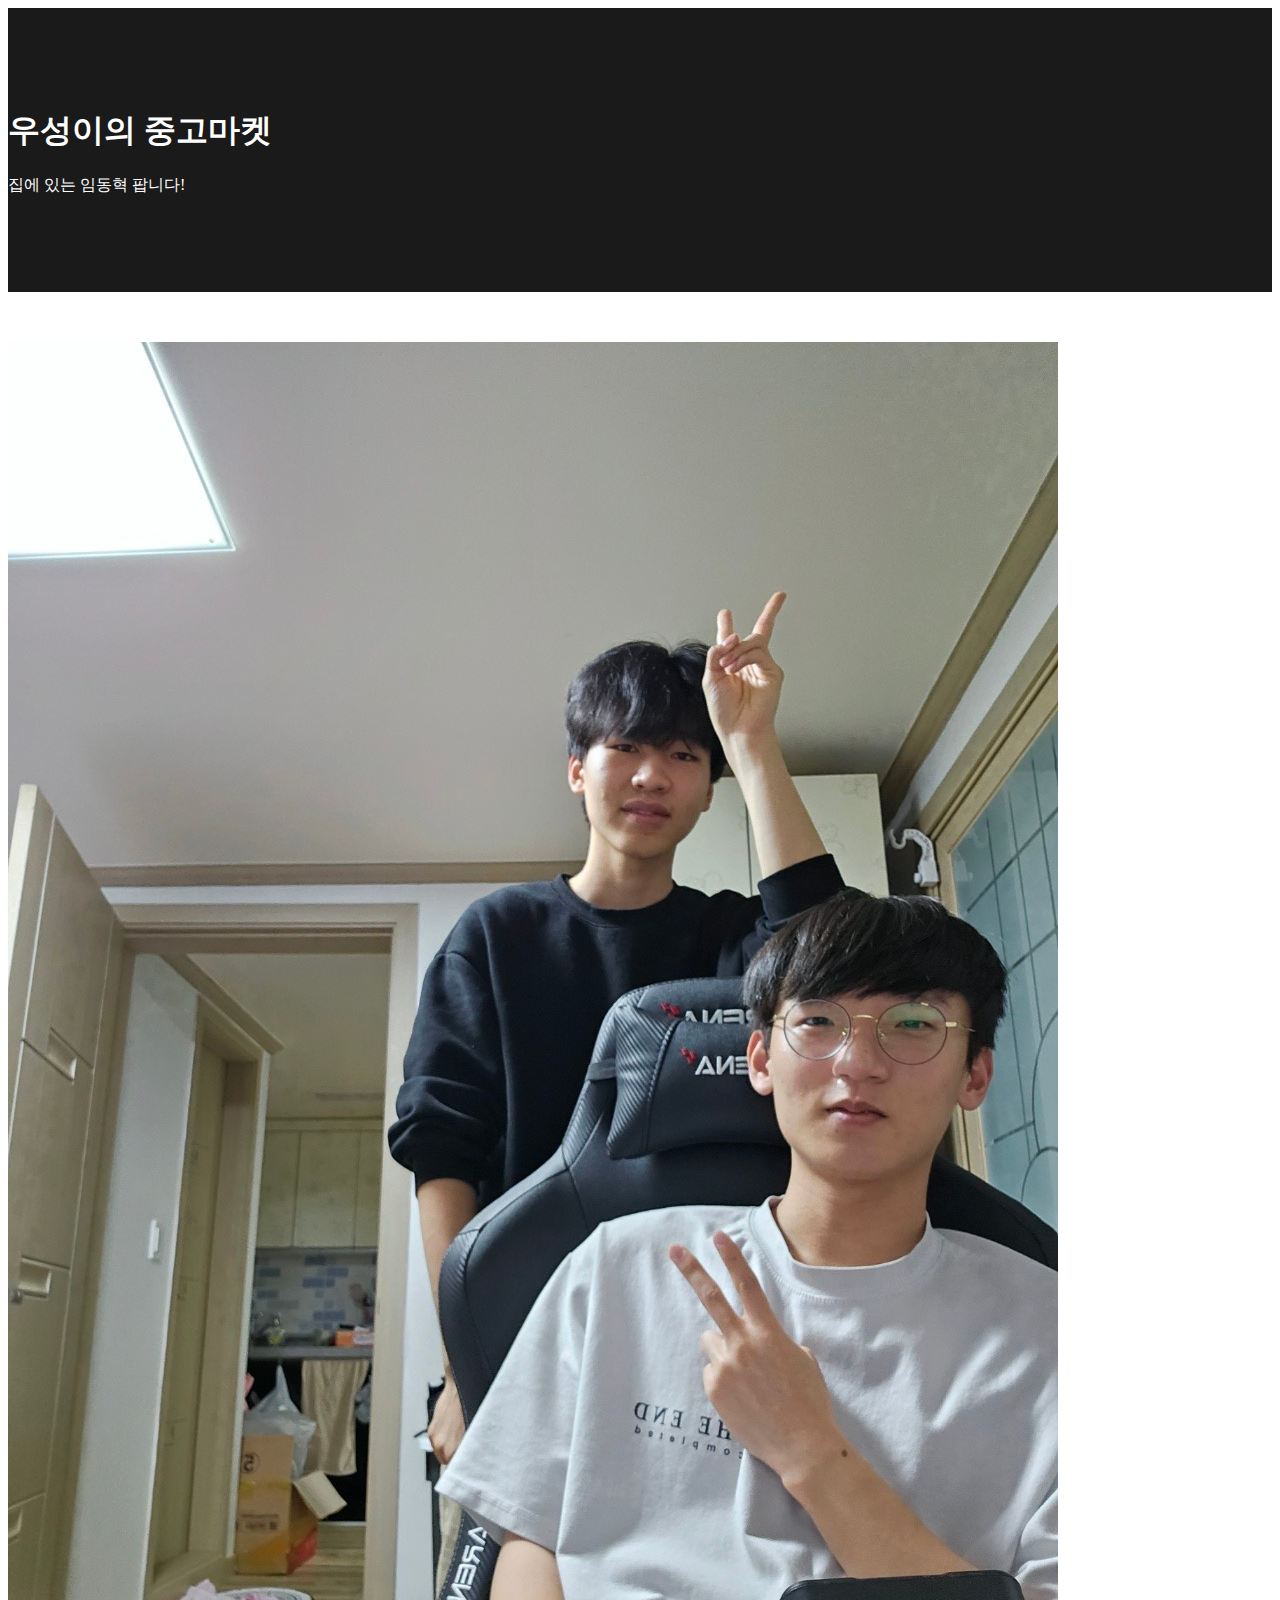
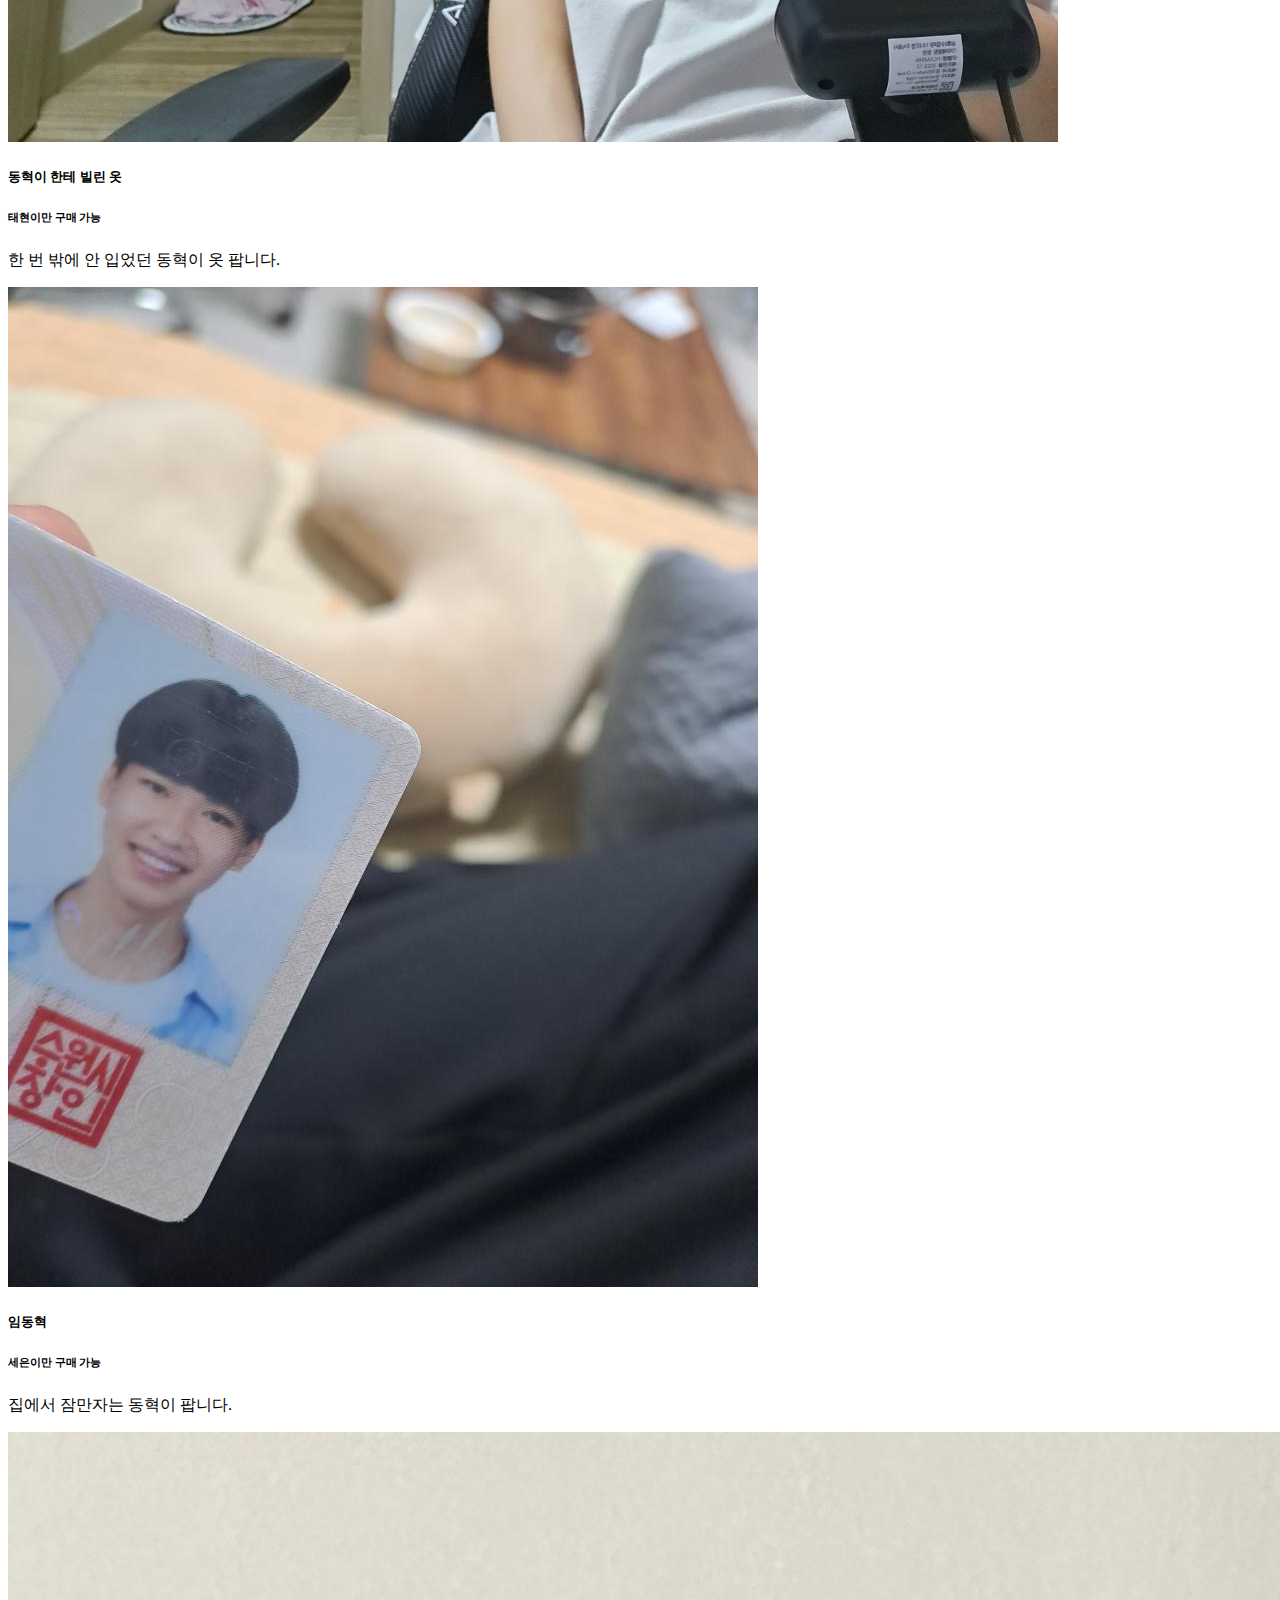
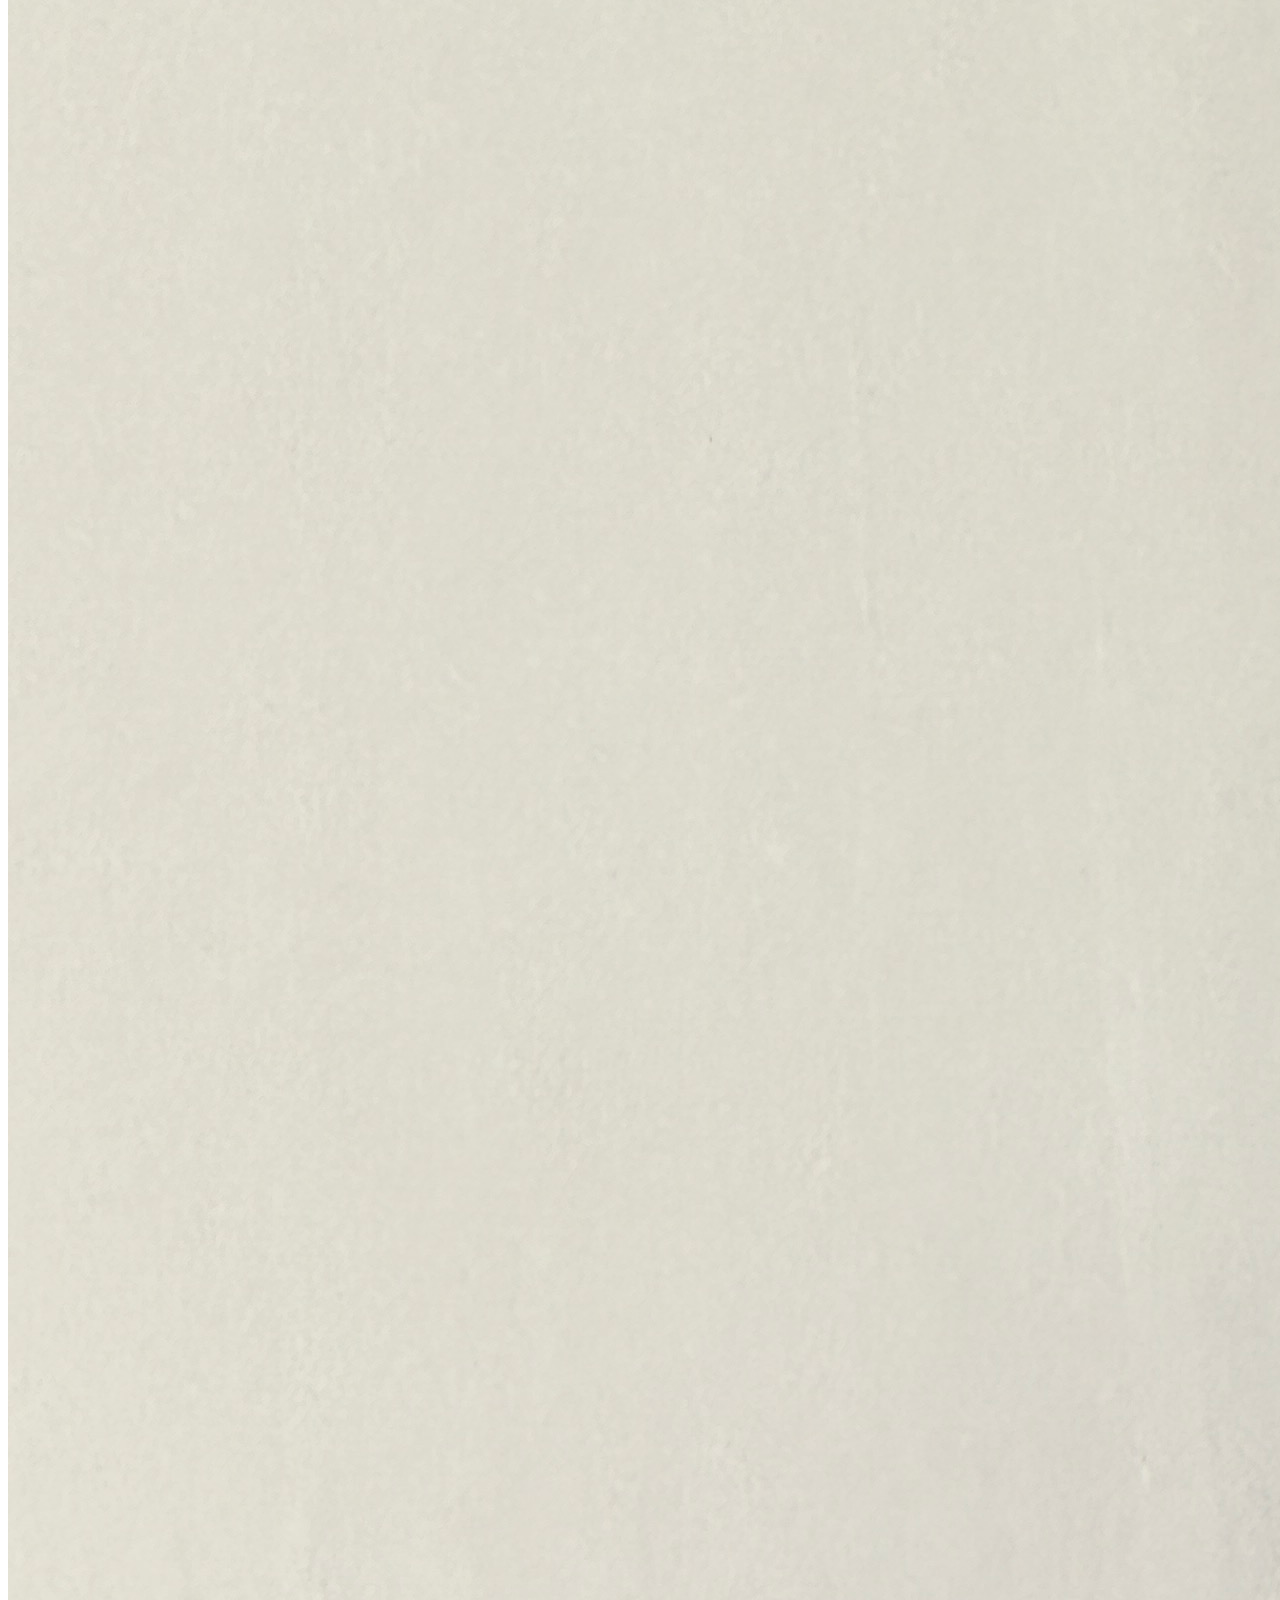
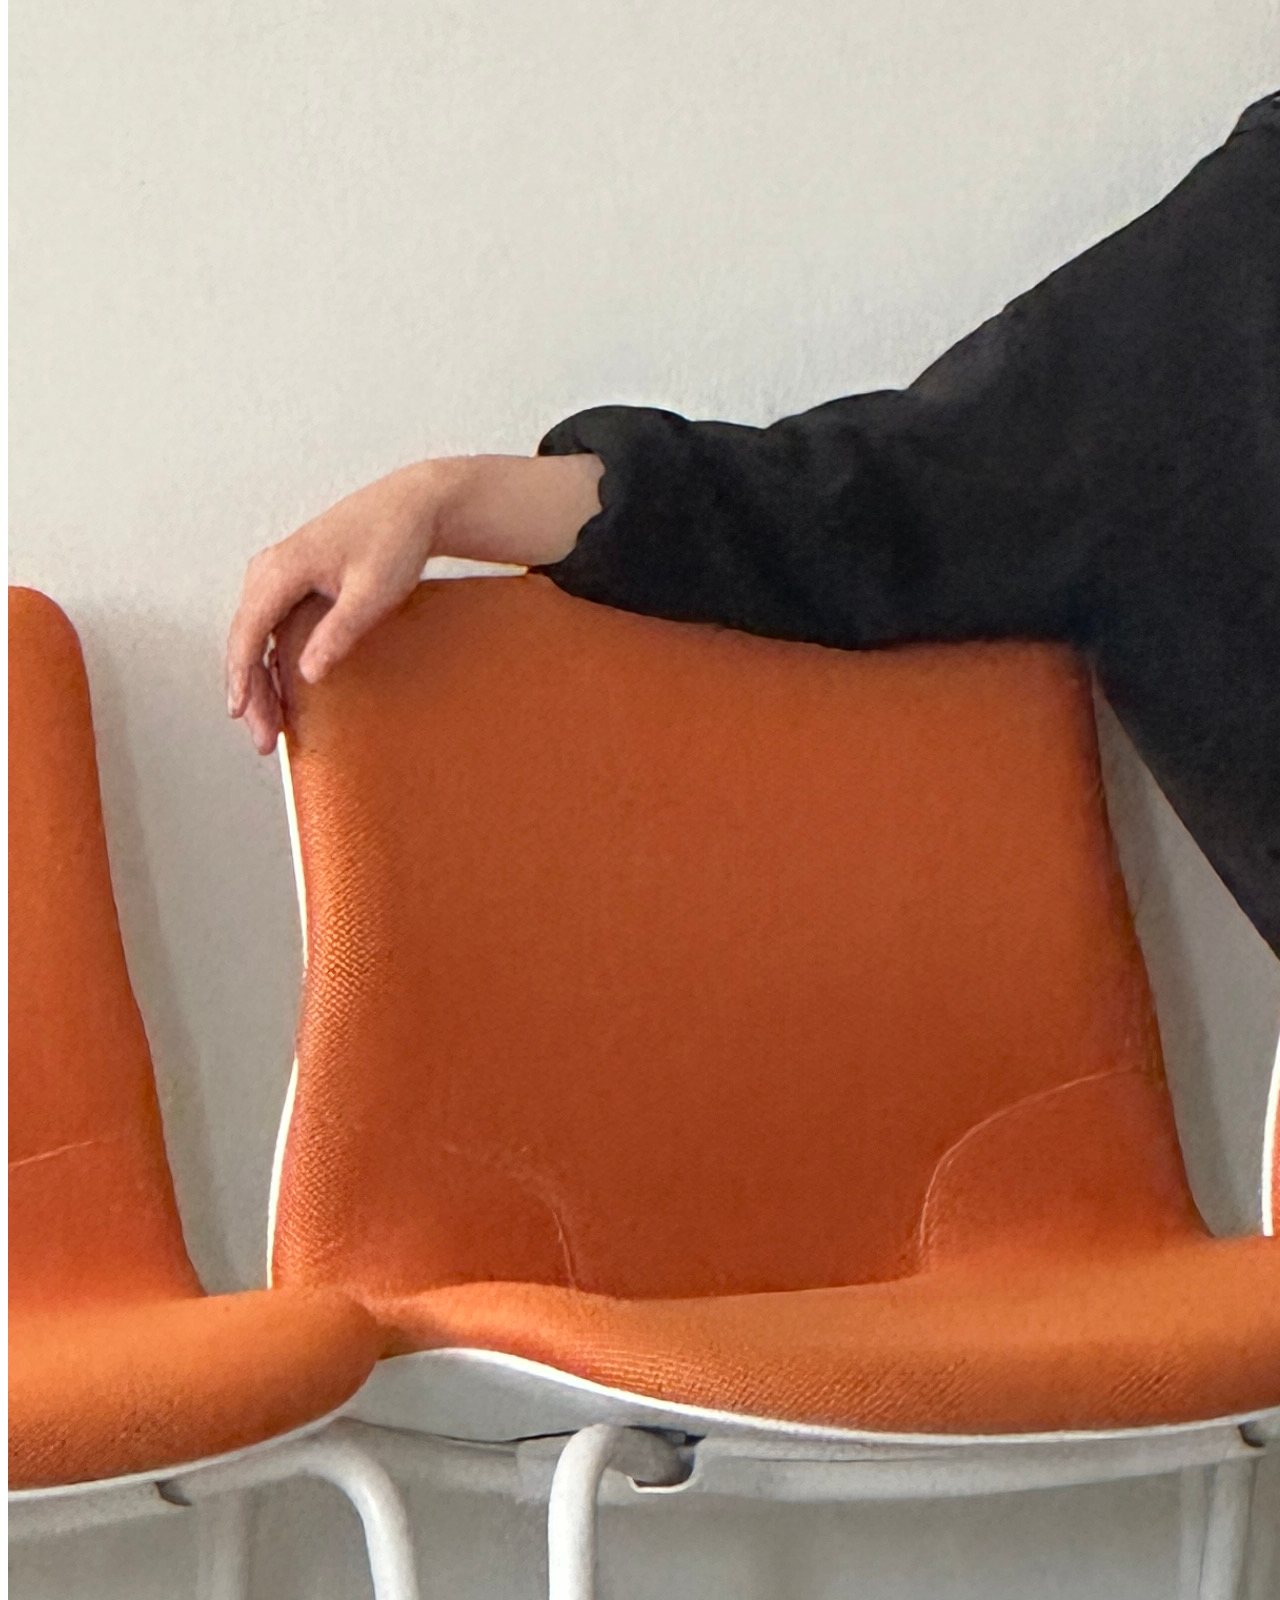
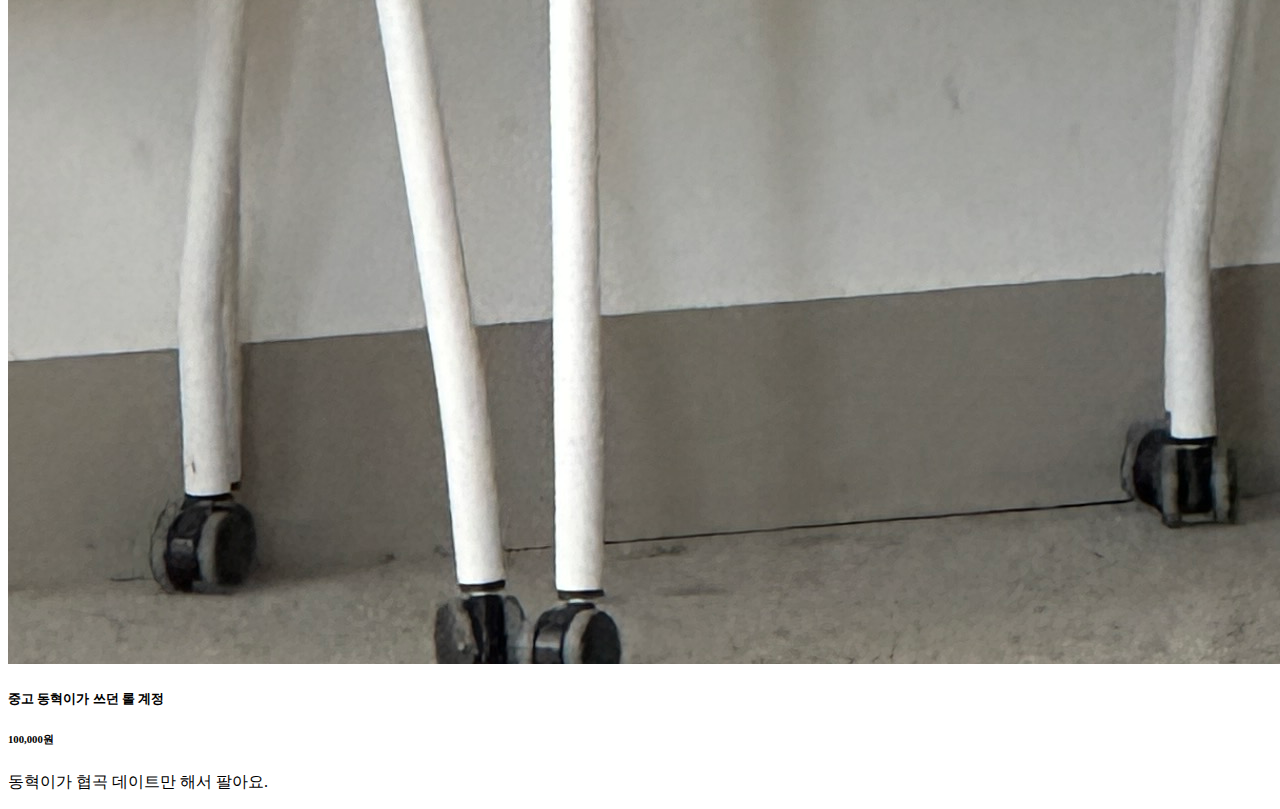
==== index.html @ a51f04b0 "Add files via upload" ====
<!doctype html>
<html lang="en">

<head>
    <meta charset="utf-8">
    <meta name="viewport" content="width=device-width, initial-scale=1">
    <title>나만의 중고마켓</title>
    <link rel="stylesheet" href="https://s3.ap-northeast-2.amazonaws.com/materials.spartacodingclub.kr/easygpt/default.css">
    <link href="https://cdn.jsdelivr.net/npm/bootstrap@5.2.3/dist/css/bootstrap.min.css" rel="stylesheet"
        integrity="sha384-rbsA2VBKQhggwzxH7pPCaAqO46MgnOM80zW1RWuH61DGLwZJEdK2Kadq2F9CUG65" crossorigin="anonymous">
    <script src="https://cdn.jsdelivr.net/npm/bootstrap@5.2.3/dist/js/bootstrap.bundle.min.js"
        integrity="sha384-kenU1KFdBIe4zVF0s0G1M5b4hcpxyD9F7jL+jjXkk+Q2h455rYXK/7HAuoJl+0I4"
        crossorigin="anonymous"></script>
    <style>
        /* 꾸미기 */
        .hero {
            background-color: #1a1a1a;
            color: white;
            padding: 5rem 0;
        }
    
        .card {
            transition: transform 0.2s ease-in-out;
        }
    
        .card:hover {      transform: scale(1.05);
        }
    </style>
    </head>

<body>
    <!-- 뼈대 잡기 -->
    <div class="hero text-center" style="margin-bottom: 50px;">
        <h1>우성이의 중고마켓</h1>
        <p class="lead">집에 있는 임동혁 팝니다!</p>
    </div>
    <!-- 여기 -->
    <div class="row row-cols-1 row-cols-md-3 g-4">
        <div class="col">
          <div class="card h-100">
            <a href="https://never.com" target="_blank"><img src="IMG_1730.JPG" class="card-img-top" alt="동혁이 옷"></a>
            <div class="card-body">
              <h5 class="card-title">동혁이 한테 빌린 옷</h5>
              <h6 class="card-subtitle mb-2 text-muted">태현이만 구매 가능</h6>
              <p class="card-text">한 번 밖에 안 입었던 동혁이 옷 팝니다.</p>
            </div>
          </div>
        </div>
        <div class="col">
          <div class="card h-100">
            <a href="https://never.com" target="_blank"><img src="8226FC3C-973E-4543-BC7B-907F51AD22E1.JPG" class="card-img-top" alt="중고 전기밥솥"></a>
            <div class="card-body">
              <h5 class="card-title">임동혁</h5>
              <h6 class="card-subtitle mb-2 text-muted">세은이만 구매 가능</h6>
            <p class="card-text">집에서 잠만자는 동혁이 팝니다.</p>
            </div>
            </div>
            </div>
            <div class="col">
                <div class="card h-100">
                    <a href="https://never.com" target="_blank"><img src="IMG_2738.JPG"
                            class="card-img-top" alt="중고 컴퓨터"></a>
                    <div class="card-body">
                        <h5 class="card-title">중고 동혁이가 쓰던 롤 계정</h5>
                        <h6 class="card-subtitle mb-2 text-muted">100,000원</h6>
                        <p class="card-text">동혁이가 협곡 데이트만 해서 팔아요.</p>
            
                    </div>
                </div>
            </div>
            </div>
            </div>
            </body>
            
            </html>
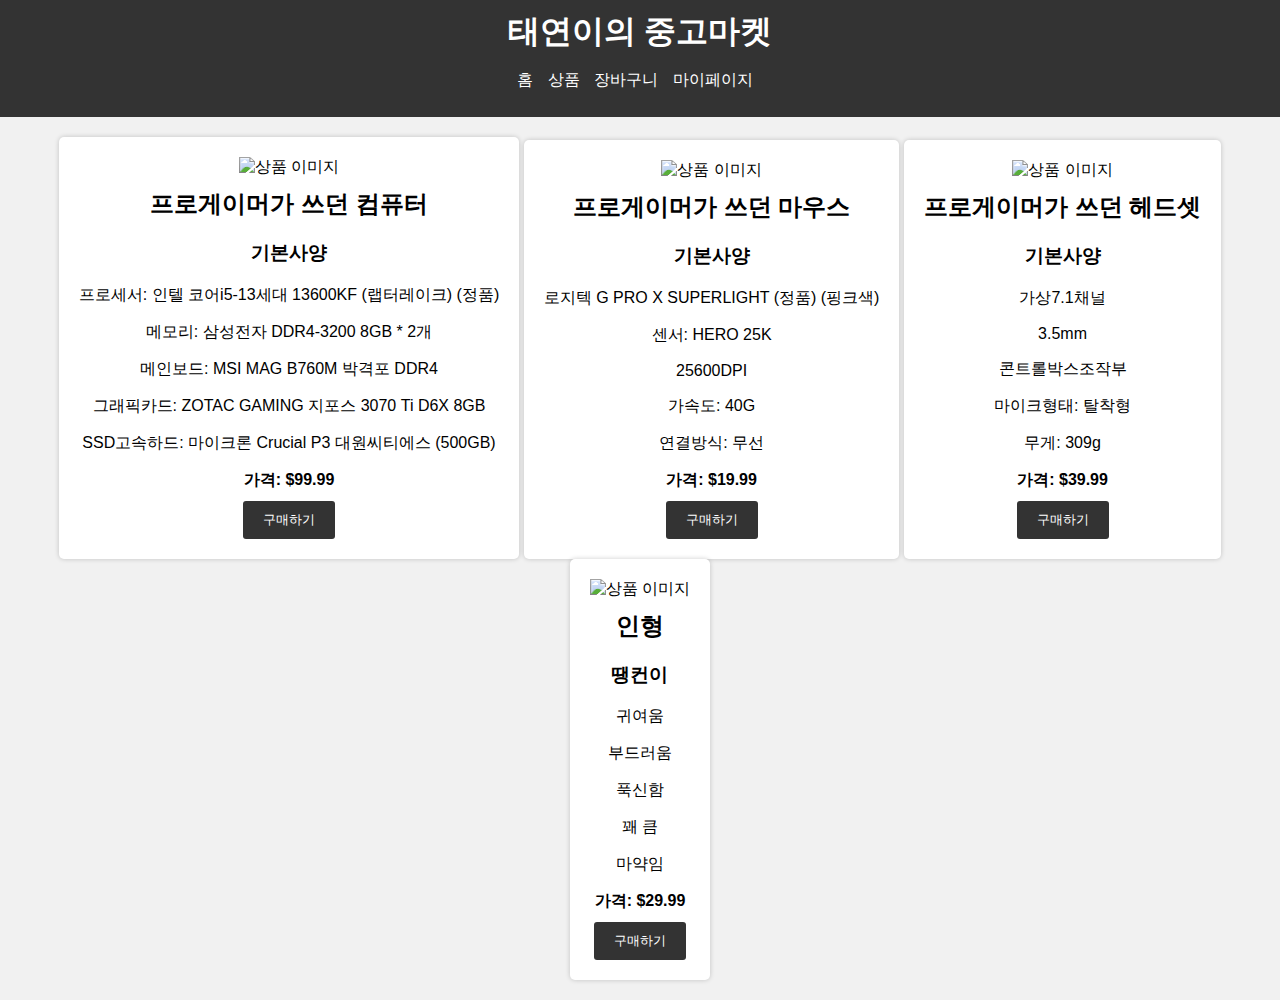
==== commit 437bfe67: "Add files via upload" ====
--- a/index.html
+++ b/index.html
@@ -1,75 +1,74 @@
-<!doctype html>
-<html lang="en">
+<!DOCTYPE html>
+<html>
+<head>
+  <title>판매 페이지</title>
+  <link rel="stylesheet" type="text/css" href="styles.css">
+</head>
+<body>
+  <header>
+    <h1>태연이의 중고마켓</h1>
+    <nav>
+      <ul>
+        <li><a href="#">홈</a></li>
+        <li><a href="#">상품</a></li>
+        <li><a href="#">장바구니</a></li>
+        <li><a href="#">마이페이지</a></li>
+      </ul>
+    </nav>
+  </header>
 
-<head>
-    <meta charset="utf-8">
-    <meta name="viewport" content="width=device-width, initial-scale=1">
-    <title>나만의 중고마켓</title>
-    <link rel="stylesheet" href="https://s3.ap-northeast-2.amazonaws.com/materials.spartacodingclub.kr/easygpt/default.css">
-    <link href="https://cdn.jsdelivr.net/npm/bootstrap@5.2.3/dist/css/bootstrap.min.css" rel="stylesheet"
-        integrity="sha384-rbsA2VBKQhggwzxH7pPCaAqO46MgnOM80zW1RWuH61DGLwZJEdK2Kadq2F9CUG65" crossorigin="anonymous">
-    <script src="https://cdn.jsdelivr.net/npm/bootstrap@5.2.3/dist/js/bootstrap.bundle.min.js"
-        integrity="sha384-kenU1KFdBIe4zVF0s0G1M5b4hcpxyD9F7jL+jjXkk+Q2h455rYXK/7HAuoJl+0I4"
-        crossorigin="anonymous"></script>
-    <style>
-        /* 꾸미기 */
-        .hero {
-            background-color: #1a1a1a;
-            color: white;
-            padding: 5rem 0;
-        }
+  <main>
+    <div class="product">
+      <img src="정태연 중고마켓 컴퓨터.JPG" alt="상품 이미지">
+      <h2>프로게이머가 쓰던 컴퓨터</h2>
+      <h3>기본사양</h3>
+      <p>프로세서: 인텔 코어i5-13세대 13600KF (랩터레이크) (정품)</p>
+      <p>메모리: 삼성전자 DDR4-3200 8GB * 2개</p>
+      <p>메인보드: MSI MAG B760M 박격포 DDR4 </p>
+      <p>그래픽카드: ZOTAC GAMING 지포스 3070 Ti D6X 8GB</p>
+      <p>SSD고속하드: 마이크론 Crucial P3 대원씨티에스 (500GB)</p>
+      <p class="price">가격: $99.99</p>
+      <button>구매하기</button>
+    </div>
     
-        .card {
-            transition: transform 0.2s ease-in-out;
-        }
+    <div class="product">
+      <img src="정태연 중고마켓 마우스.JPG" alt="상품 이미지">
+      <h2>프로게이머가 쓰던 마우스</h2>
+      <h3>기본사양</h3>
+      <p>로지텍 G PRO X SUPERLIGHT (정품) (핑크색)</p>
+      <p>센서: HERO 25K</p>
+      <P>25600DPI</P>
+      <P>가속도: 40G</P>
+      <p>연결방식: 무선</p>
+      <p class="price">가격: $19.99</p>
+      <button>구매하기</button>
+    </div>
     
-        .card:hover {      transform: scale(1.05);
-        }
-    </style>
-    </head>
+    <div class="product">
+      <img src="태연이의 중고마켓 헤드셋.JPG" alt="상품 이미지">
+      <h2>프로게이머가 쓰던 헤드셋</h2>
+      <h3>기본사양</h3>
+      <p>가상7.1채널</p>
+      <p>3.5mm</p>
+      <p>콘트롤박스조작부</p>
+      <p>마이크형태: 탈착형</p>
+      <p>무게: 309g</p>
+      <p class="price">가격: $39.99</p>
+      <button>구매하기</button>
+    </div>
 
-<body>
-    <!-- 뼈대 잡기 -->
-    <div class="hero text-center" style="margin-bottom: 50px;">
-        <h1>우성이의 중고마켓</h1>
-        <p class="lead">집에 있는 임동혁 팝니다!</p>
-    </div>
-    <!-- 여기 -->
-    <div class="row row-cols-1 row-cols-md-3 g-4">
-        <div class="col">
-          <div class="card h-100">
-            <a href="https://never.com" target="_blank"><img src="IMG_1730.JPG" class="card-img-top" alt="동혁이 옷"></a>
-            <div class="card-body">
-              <h5 class="card-title">동혁이 한테 빌린 옷</h5>
-              <h6 class="card-subtitle mb-2 text-muted">태현이만 구매 가능</h6>
-              <p class="card-text">한 번 밖에 안 입었던 동혁이 옷 팝니다.</p>
-            </div>
-          </div>
-        </div>
-        <div class="col">
-          <div class="card h-100">
-            <a href="https://never.com" target="_blank"><img src="8226FC3C-973E-4543-BC7B-907F51AD22E1.JPG" class="card-img-top" alt="중고 전기밥솥"></a>
-            <div class="card-body">
-              <h5 class="card-title">임동혁</h5>
-              <h6 class="card-subtitle mb-2 text-muted">세은이만 구매 가능</h6>
-            <p class="card-text">집에서 잠만자는 동혁이 팝니다.</p>
-            </div>
-            </div>
-            </div>
-            <div class="col">
-                <div class="card h-100">
-                    <a href="https://never.com" target="_blank"><img src="IMG_2738.JPG"
-                            class="card-img-top" alt="중고 컴퓨터"></a>
-                    <div class="card-body">
-                        <h5 class="card-title">중고 동혁이가 쓰던 롤 계정</h5>
-                        <h6 class="card-subtitle mb-2 text-muted">100,000원</h6>
-                        <p class="card-text">동혁이가 협곡 데이트만 해서 팔아요.</p>
-            
-                    </div>
-                </div>
-            </div>
-            </div>
-            </div>
-            </body>
-            
-            </html>+    <div class="product">
+        <img src="태연이의 중고마켓 땡컨이.JPG" alt="상품 이미지">
+        <h2>인형</h2>
+        <h3>땡컨이</h3>
+        <p>귀여움</p>
+        <p>부드러움</p>
+        <p>푹신함</p>
+        <p>꽤 큼</p>
+        <p>마약임</p>
+        <p class="price">가격: $29.99</p>
+        <button>구매하기</button>
+      </div>
+    
+    <!-- 추가 상품 목록을 원하는 개수만큼 반복하여 추가하실 수 있습니다. -->
+ 
--- a/styles.css
+++ b/styles.css
@@ -0,0 +1,72 @@
+body {
+    font-family: Arial, sans-serif;
+    background-color: #f1f1f1;
+    margin: 0;
+    padding: 0;
+  }
+  
+  header {
+    background-color: #333;
+    color: #fff;
+    padding: 10px;
+    text-align: center;
+  }
+  
+  h1 {
+    margin: 0;
+  }
+  
+  nav ul {
+    list-style-type: none;
+    padding: 0;
+  }
+  
+  nav ul li {
+    display: inline;
+    margin-right: 10px;
+  }
+  
+  nav ul li a {
+    color: #fff;
+    text-decoration: none;
+  }
+  
+  main {
+    padding: 20px;
+    text-align: center; /* 정보들을 가운데로 정렬 */
+  }
+  
+  .product {
+    background-color: #fff;
+    padding: 20px;
+    border-radius: 5px;
+    box-shadow: 0 0 5px rgba(0, 0, 0, 0.2);
+    display: inline-block; /* 가운데로 정렬하기 위해 inline-block으로 설정 */
+  }
+  
+  .product img {
+    width: 200px;
+    height: 200px;
+  }
+  
+  .product h2 {
+    margin-top: 10px;
+  }
+  
+  .product p {
+    margin-bottom: 10px;
+  }
+  
+  .product .price {
+    font-weight: bold;
+  }
+  
+  button {
+    background-color: #333;
+    color: #fff;
+    padding: 10px 20px;
+    border: none;
+    border-radius: 3px;
+    cursor: pointer;
+  }
+  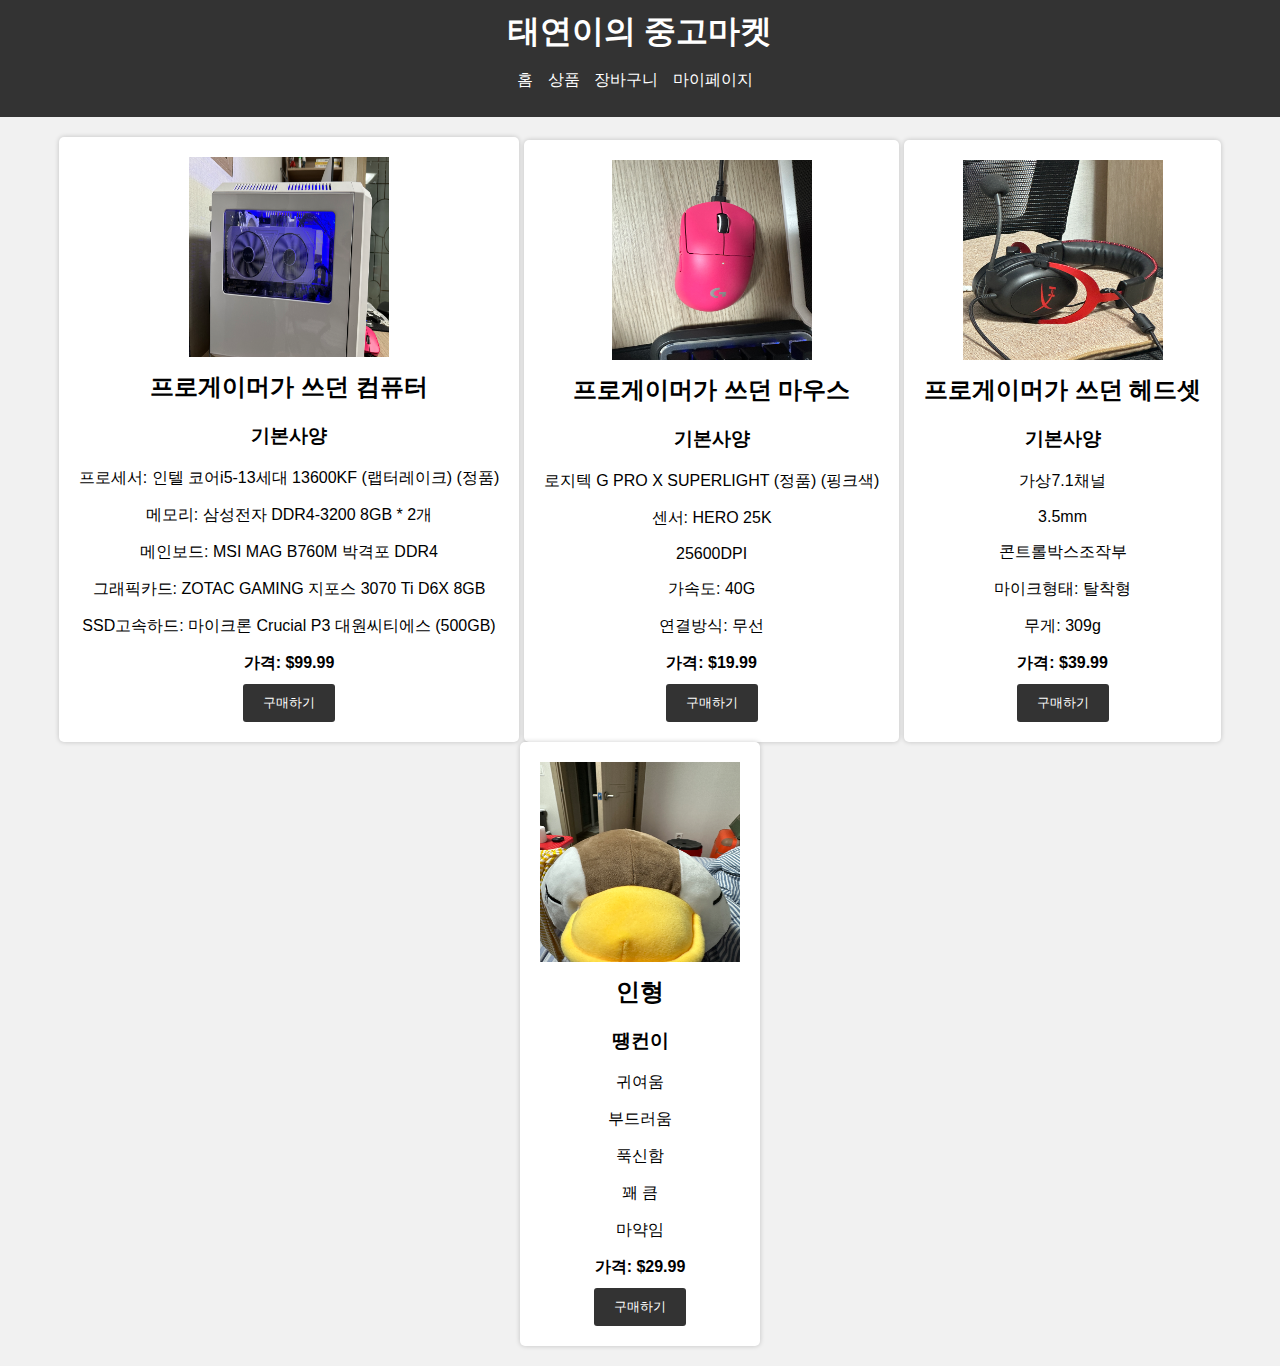
==== commit 29b6b71f: "Add files via upload" ====
--- a/index.html
+++ b/index.html
@@ -19,7 +19,7 @@
 
   <main>
     <div class="product">
-      <img src="정태연 중고마켓 컴퓨터.JPG" alt="상품 이미지">
+      <img src="1.JPG" alt="상품 이미지">
       <h2>프로게이머가 쓰던 컴퓨터</h2>
       <h3>기본사양</h3>
       <p>프로세서: 인텔 코어i5-13세대 13600KF (랩터레이크) (정품)</p>
@@ -32,7 +32,7 @@
     </div>
     
     <div class="product">
-      <img src="정태연 중고마켓 마우스.JPG" alt="상품 이미지">
+      <img src="2.JPG" alt="상품 이미지">
       <h2>프로게이머가 쓰던 마우스</h2>
       <h3>기본사양</h3>
       <p>로지텍 G PRO X SUPERLIGHT (정품) (핑크색)</p>
@@ -45,7 +45,7 @@
     </div>
     
     <div class="product">
-      <img src="태연이의 중고마켓 헤드셋.JPG" alt="상품 이미지">
+      <img src="3.JPG" alt="상품 이미지">
       <h2>프로게이머가 쓰던 헤드셋</h2>
       <h3>기본사양</h3>
       <p>가상7.1채널</p>
@@ -58,7 +58,7 @@
     </div>
 
     <div class="product">
-        <img src="태연이의 중고마켓 땡컨이.JPG" alt="상품 이미지">
+        <img src="4.JPG" alt="상품 이미지">
         <h2>인형</h2>
         <h3>땡컨이</h3>
         <p>귀여움</p>
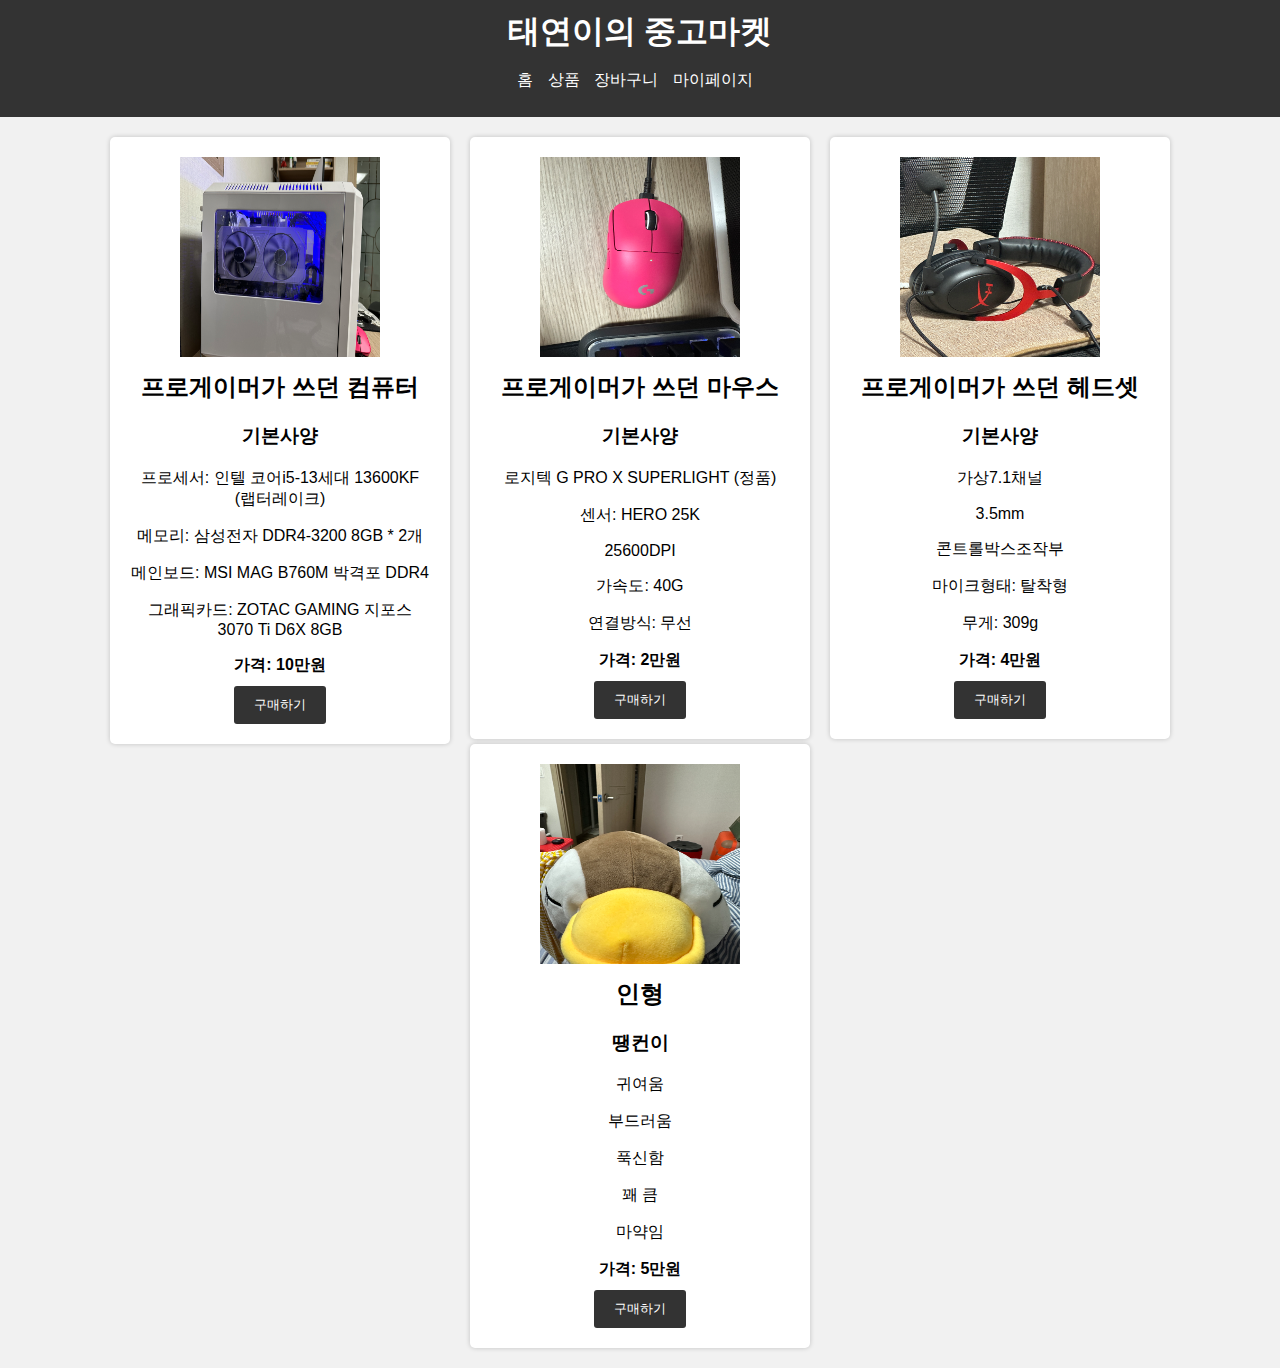
==== commit e9ca1780: "Add files via upload" ====
--- a/index.html
+++ b/index.html
@@ -1,11 +1,10 @@
 <!DOCTYPE html>
-<html>
-<head>
+<html><head>
   <title>판매 페이지</title>
   <link rel="stylesheet" type="text/css" href="styles.css">
 </head>
-<body>
-  <header>
+  <body>
+    <header>
     <h1>태연이의 중고마켓</h1>
     <nav>
       <ul>
@@ -22,12 +21,11 @@
       <img src="1.JPG" alt="상품 이미지">
       <h2>프로게이머가 쓰던 컴퓨터</h2>
       <h3>기본사양</h3>
-      <p>프로세서: 인텔 코어i5-13세대 13600KF (랩터레이크) (정품)</p>
+      <p>프로세서: 인텔 코어i5-13세대 13600KF (랩터레이크)</p>
       <p>메모리: 삼성전자 DDR4-3200 8GB * 2개</p>
       <p>메인보드: MSI MAG B760M 박격포 DDR4 </p>
       <p>그래픽카드: ZOTAC GAMING 지포스 3070 Ti D6X 8GB</p>
-      <p>SSD고속하드: 마이크론 Crucial P3 대원씨티에스 (500GB)</p>
-      <p class="price">가격: $99.99</p>
+      <p class="price">가격: 10만원</p>
       <button>구매하기</button>
     </div>
     
@@ -35,12 +33,12 @@
       <img src="2.JPG" alt="상품 이미지">
       <h2>프로게이머가 쓰던 마우스</h2>
       <h3>기본사양</h3>
-      <p>로지텍 G PRO X SUPERLIGHT (정품) (핑크색)</p>
+      <p>로지텍 G PRO X SUPERLIGHT (정품)</p>
       <p>센서: HERO 25K</p>
       <P>25600DPI</P>
       <P>가속도: 40G</P>
       <p>연결방식: 무선</p>
-      <p class="price">가격: $19.99</p>
+      <p class="price">가격: 2만원</p>
       <button>구매하기</button>
     </div>
     
@@ -53,7 +51,7 @@
       <p>콘트롤박스조작부</p>
       <p>마이크형태: 탈착형</p>
       <p>무게: 309g</p>
-      <p class="price">가격: $39.99</p>
+      <p class="price">가격: 4만원</p>
       <button>구매하기</button>
     </div>
 
@@ -66,7 +64,7 @@
         <p>푹신함</p>
         <p>꽤 큼</p>
         <p>마약임</p>
-        <p class="price">가격: $29.99</p>
+        <p class="price">가격: 5만원</p>
         <button>구매하기</button>
       </div>
     
--- a/styles.css
+++ b/styles.css
@@ -1,72 +1,101 @@
 body {
-    font-family: Arial, sans-serif;
-    background-color: #f1f1f1;
-    margin: 0;
-    padding: 0;
+  font-family: Arial, sans-serif;
+  background-color: #f1f1f1;
+  margin: 0;
+  padding: 0;
+}
+
+header {
+  background-color: #333;
+  color: #fff;
+  padding: 10px;
+  text-align: center;
+}
+
+h1 {
+  margin: 0;
+}
+
+nav ul {
+  list-style-type: none;
+  padding: 0;
+}
+
+nav ul li {
+  display: inline;
+  margin-right: 10px;
+}
+
+nav ul li a {
+  color: #fff;
+  text-decoration: none;
+}
+
+main {
+  padding: 20px;
+  text-align: center;
+  display: flex;
+  justify-content: center;
+  align-items: flex-start;
+  flex-wrap: wrap;
+}
+
+.product {
+  background-color: #fff;
+  padding: 20px;
+  border-radius: 5px;
+  box-shadow: 0 0 5px rgba(0, 0, 0, 0.2);
+  flex-basis: 300px;
+  margin: 10px;
+}
+
+.product img {
+  width: 200px;
+  height: 200px;
+}
+
+.product h2 {
+  margin-top: 10px;
+}
+
+.product p {
+  margin-bottom: 10px;
+}
+
+.product .price {
+  font-weight: bold;
+}
+
+button {
+  background-color: #333;
+  color: #fff;
+  padding: 10px 20px;
+  border: none;
+  border-radius: 3px;
+  cursor: pointer;
+}
+
+.product {
+  background-color: #fff;
+  padding: 20px;
+  border-radius: 5px;
+  box-shadow: 0 0 5px rgba(0, 0, 0, 0.2);
+  display: inline-block;
+  transition: transform 0.3s ease; /* 부드러운 확대/축소 효과를 위한 트랜지션 속성 */
+}
+
+.product:hover {
+  transform: scale(1.05); /* 마우스를 올렸을 때 5% 확대되는 효과 적용 */
+}
+
+@media (min-width: 768px) {
+  main {
+    display: flex;
+    justify-content: center;
+    align-items: flex-start;
   }
-  
-  header {
-    background-color: #333;
-    color: #fff;
-    padding: 10px;
-    text-align: center;
+
+  .product {
+    margin: 0 10px;
   }
-  
-  h1 {
-    margin: 0;
-  }
-  
-  nav ul {
-    list-style-type: none;
-    padding: 0;
-  }
-  
-  nav ul li {
-    display: inline;
-    margin-right: 10px;
-  }
-  
-  nav ul li a {
-    color: #fff;
-    text-decoration: none;
-  }
-  
-  main {
-    padding: 20px;
-    text-align: center; /* 정보들을 가운데로 정렬 */
-  }
-  
-  .product {
-    background-color: #fff;
-    padding: 20px;
-    border-radius: 5px;
-    box-shadow: 0 0 5px rgba(0, 0, 0, 0.2);
-    display: inline-block; /* 가운데로 정렬하기 위해 inline-block으로 설정 */
-  }
-  
-  .product img {
-    width: 200px;
-    height: 200px;
-  }
-  
-  .product h2 {
-    margin-top: 10px;
-  }
-  
-  .product p {
-    margin-bottom: 10px;
-  }
-  
-  .product .price {
-    font-weight: bold;
-  }
-  
-  button {
-    background-color: #333;
-    color: #fff;
-    padding: 10px 20px;
-    border: none;
-    border-radius: 3px;
-    cursor: pointer;
-  }
-  +}
